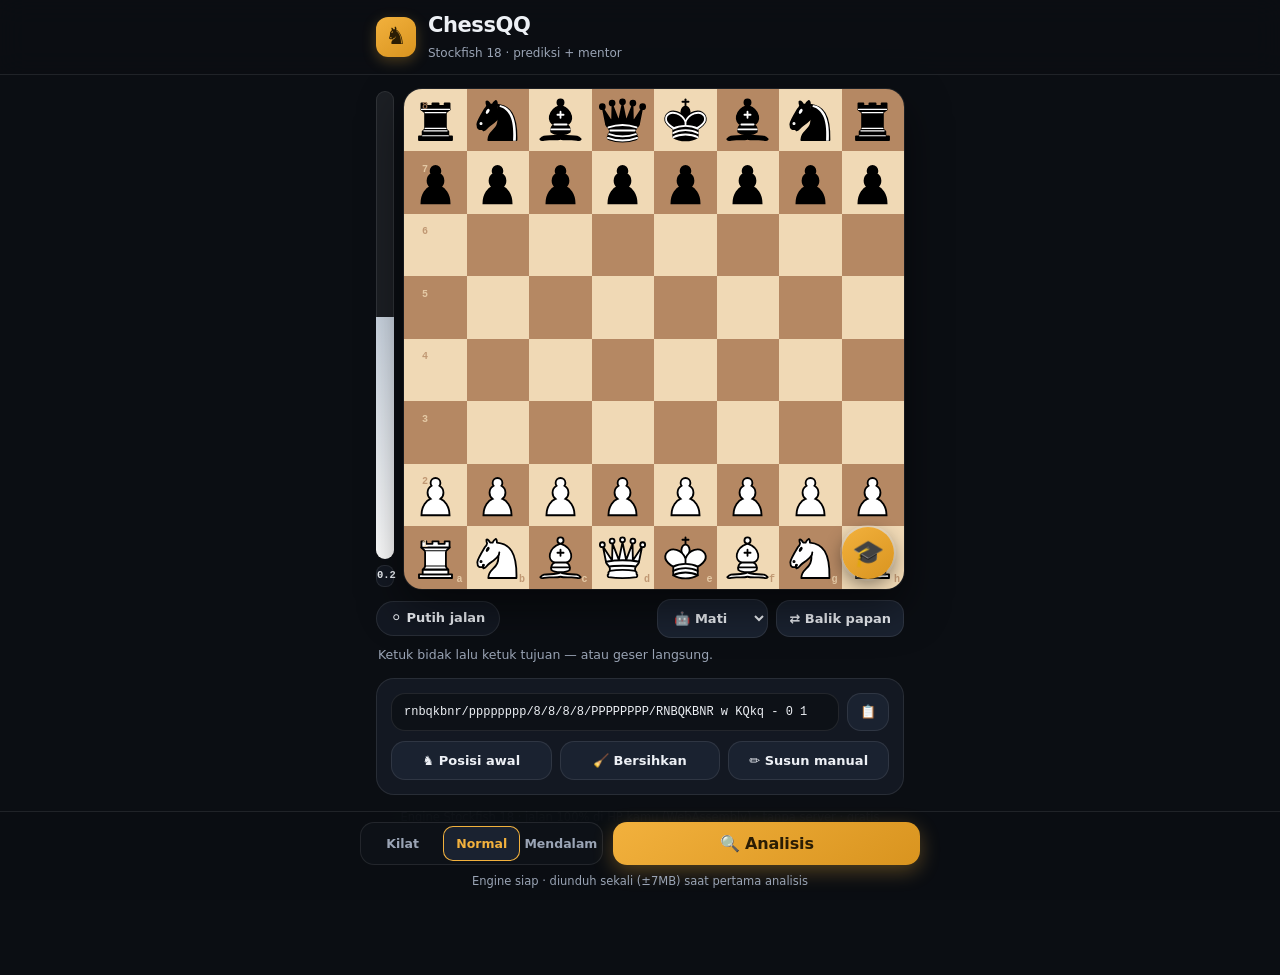
==== android/app/src/main/assets/www/index.html @ 08cf5972 "Tiru chessmoveexpert: PGN + navigator, import game chess.com/lichess, mentor per-kandidat, threat li" ====
<!doctype html>
<html lang="id">
<head>
<meta charset="utf-8">
<meta name="viewport" content="width=device-width, initial-scale=1, viewport-fit=cover">
<title>♞ ChessQQ — Prediksi Langkah Musuh</title>
<link rel="stylesheet" href="css/style.css?v=13">
</head>
<body>
<header class="topbar">
  <div class="brand">
    <span class="mark">♞</span>
    <div class="brand-tx">
      <h1>ChessQQ</h1>
      <span class="tag">Stockfish 18 · prediksi + mentor</span>
    </div>
  </div>
</header>

<main>
  <section class="board-sec">
    <div class="board-wrap">
      <div class="evalbar" title="Evaluasi (perspektif putih)">
        <div class="eval-track"><div id="evalfill"></div></div>
        <span id="evallabel">0.0</span>
      </div>
      <div id="board">
        <div id="squares"></div>
        <svg id="arrows" viewBox="0 0 800 800" preserveAspectRatio="none"></svg>
        <button id="preview-chip" hidden>← Kembali ke posisi</button>
        <button id="mentor-fab" title="Tanya Mentor">🎓</button>
      </div>
    </div>
    <div class="board-meta">
      <span id="turn-chip">⚪ Putih jalan</span>
      <div class="meta-right">
        <select id="auto-sel" class="mini" title="Bot otomatis">
          <option value="off">🤖 Mati</option>
          <option value="w">🤖 Putih</option>
          <option value="b">🤖 Hitam</option>
        </select>
        <button id="btn-flip" class="mini">⇄ Balik papan</button>
      </div>
    </div>
    <p class="hint-line">Ketuk bidak lalu ketuk tujuan — atau geser langsung.</p>
  </section>

  <section class="card">
    <div class="fen-row">
      <input id="fen" spellcheck="false" autocomplete="off"
        placeholder="rnbqkbnr/pppppppp/8/8/8/8/PPPPPPPP/RNBQKBNR w KQkq - 0 1">
      <button id="btn-paste" class="mini" title="Tempel dari clipboard">📋</button>
    </div>
    <div class="btn-grid">
      <button id="btn-start" class="mini">♞ Posisi awal</button>
      <button id="btn-clear" class="mini">🧹 Bersihkan</button>
      <button id="btn-edit" class="mini">✏️ Susun manual</button>
    </div>
    <div id="editor" hidden>
      <div id="palette"></div>
      <div class="row">
        <span class="lbl">Giliran:</span>
        <button id="turn-w" class="seg on">⚪ Putih</button>
        <button id="turn-b" class="seg">⚫ Hitam</button>
      </div>
      <p class="tip">Ketuk bidak di atas, lalu ketuk kotak di papan. Ketuk 🧽 lalu kotak untuk menghapus.</p>
    </div>
  </section>

  <section class="card results" id="results-card" hidden>
    <h2>🎯 Prediksi langkah musuh</h2>
    <p class="tip" id="predict-note"></p>
    <ol id="moves"></ol>
  </section>

  <footer>Engine Stockfish 18 · jalan 100% di HP kamu (WebAssembly) · tanpa server · gratis</footer>
</main>

<div id="mentor-modal" hidden>
  <div class="mentor-sheet">
    <div class="mentor-head">
      <span>🎓 Mentor ChessQQ</span>
      <button id="mentor-close" aria-label="Tutup">✕</button>
    </div>
    <div id="mentor-body"></div>
  </div>
</div>

<div class="dock">
  <div class="dock-inner">
    <div class="seg-group" id="depth-seg" role="group" aria-label="Kedalaman analisis">
      <button data-d="10">Kilat</button>
      <button data-d="16" class="on">Normal</button>
      <button data-d="22">Mendalam</button>
    </div>
    <button id="btn-analyze" class="primary">🔍 Analisis</button>
  </div>
  <div id="engine-status">Engine siap · diunduh sekali (±7MB) saat pertama analisis</div>
  <div class="progress" id="progress" hidden><div id="progress-fill"></div></div>
</div>

<div id="debug" hidden>
  <div class="dbg-head">DEBUG <span id="dbg-clock"></span></div>
  <pre id="dbg-log"></pre>
</div>
<script src="engine/worker-src.js"></script>
<script src="js/engine.js?v=13"></script>
<script type="module" src="js/app.js?v=13"></script>
<script>
/* Service worker: cache engine + app biar load berikutnya instan & offline-ready. */
if ("serviceWorker" in navigator) {
  window.addEventListener("load", () => {
    navigator.serviceWorker.register("sw.js").catch(() => {});
  });
}
</script>
</body>
</html>
---- android/app/src/main/assets/www/css/style.css ----
/* Kalkulator Catur — dark "engine room", aksen emas tunggal */
:root{
  --bg:#0b0e13; --surface:#131822; --surface2:#1a2230;
  --line:rgba(255,255,255,.09);
  --text:#edf0f5; --muted:#9aa4b5;
  --gold:#f2b13d; --gold-deep:#d9941f; --gold-ink:#2b1d04;
  --sq-l:#f0d9b5; --sq-d:#b58863;
  --r-lg:18px; --r-md:14px; --r-sm:10px;
  --font:system-ui,-apple-system,"Segoe UI",Roboto,"Helvetica Neue",Arial,sans-serif;
  --mono:ui-monospace,SFMono-Regular,Menlo,Consolas,monospace;
}
*{box-sizing:border-box; -webkit-tap-highlight-color:transparent}
html,body{margin:0; padding:0}
body{
  background:var(--bg); color:var(--text); font-family:var(--font);
  min-height:100dvh; line-height:1.45;
}
button{font-family:var(--font); cursor:pointer; border:none; background:none; color:inherit}
button:active{transform:scale(.97)}
input{font-family:var(--mono)}

/* ---------- topbar ---------- */
.topbar{
  position:sticky; top:0; z-index:50;
  background:rgba(11,14,19,.82); backdrop-filter:blur(14px); -webkit-backdrop-filter:blur(14px);
  border-bottom:1px solid var(--line);
}
.brand{max-width:560px; margin:0 auto; padding:10px 16px; display:flex; align-items:center; gap:12px}
.mark{
  width:40px; height:40px; border-radius:12px; flex:none;
  display:flex; align-items:center; justify-content:center; font-size:24px;
  background:linear-gradient(145deg,var(--gold),var(--gold-deep)); color:var(--gold-ink);
  box-shadow:0 4px 14px rgba(242,177,61,.28);
}
.brand-tx h1{margin:0; font-size:19px; font-weight:800; letter-spacing:-.02em}
.tag{font-size:12px; color:var(--muted)}

/* ---------- layout ---------- */
main{max-width:560px; margin:0 auto; padding:14px 16px 150px}
.board-sec{margin-bottom:14px}
.board-wrap{display:flex; gap:10px; align-items:flex-start}
#board{flex:1 1 0; min-width:0; position:relative; aspect-ratio:1; border-radius:var(--r-lg); overflow:hidden;
  box-shadow:0 18px 44px rgba(0,0,0,.5), 0 0 0 1px var(--line)}
#squares{display:grid; grid-template-columns:repeat(8,1fr); grid-template-rows:repeat(8,1fr);
  width:100%; height:100%; touch-action:none}
.sq{position:relative; display:flex; align-items:center; justify-content:center}
.sq.l{background:var(--sq-l)} .sq.d{background:var(--sq-d)}
.sq img{width:88%; height:88%; pointer-events:none; user-select:none; -webkit-user-drag:none}
.sq .coord{position:absolute; font-size:10px; font-weight:700; opacity:.8; pointer-events:none; font-family:var(--mono)}
.sq .coord.rank{top:2px; left:4px} .sq .coord.file{bottom:1px; right:4px}
.sq.l .coord{color:var(--sq-d)} .sq.d .coord{color:var(--sq-l)}
.sq.sel{box-shadow:inset 0 0 0 4px var(--gold)}
#arrows{position:absolute; inset:0; width:100%; height:100%; pointer-events:none}
#arrows .arrow{animation:arrowIn .28s ease-out}
@keyframes arrowIn{from{opacity:0} to{opacity:1}}
#preview-chip{position:absolute; left:10px; bottom:10px; z-index:5;
  background:rgba(10,13,18,.88); color:#fff; border:1px solid var(--gold);
  border-radius:999px; padding:7px 14px; font-size:13px; font-weight:600}

/* eval bar di sisi kiri papan */
.evalbar{flex:none; width:18px; align-self:stretch; display:flex; flex-direction:column; gap:6px; padding:2px 0}
.eval-track{position:relative; flex:1; border-radius:999px; background:rgba(255,255,255,.07);
  box-shadow:inset 0 0 0 1px var(--line); overflow:hidden}
#evalfill{position:absolute; bottom:0; left:0; right:0; height:50%;
  background:linear-gradient(to top,#fff,#cbd5e1); transition:height .3s}
#evallabel{font-family:var(--mono); font-size:10.5px; font-weight:700; text-align:center;
  background:var(--surface); border:1px solid var(--line); border-radius:8px; padding:2px 0; white-space:nowrap}

.board-meta{display:flex; align-items:center; justify-content:space-between; margin-top:10px}
.meta-right{display:flex; gap:8px; align-items:center}
select.mini{font-family:var(--font)}
#turn-chip{font-size:13px; font-weight:700; background:var(--surface); border:1px solid var(--line);
  padding:7px 14px; border-radius:999px}
.hint-line{margin:8px 2px 0; font-size:12.5px; color:var(--muted)}

/* ---------- kartu & kontrol ---------- */
.card{background:var(--surface); border:1px solid var(--line); border-radius:var(--r-lg);
  padding:14px; margin-bottom:14px}
.card h2{margin:0 0 4px; font-size:16px; font-weight:800; letter-spacing:-.01em}
.tip{margin:6px 0 0; font-size:12.5px; color:var(--muted)}
.row{display:flex; gap:8px; align-items:center; flex-wrap:wrap; margin-top:10px}
.lbl{font-size:13px; color:var(--muted); font-weight:600}

.fen-row{display:flex; gap:8px}
#fen{flex:1; min-width:0; background:#0d1117; border:1px solid var(--line); color:var(--text);
  border-radius:var(--r-md); padding:11px 12px; font-size:12px}
#fen:focus{outline:none; border-color:var(--gold)}
#fen::placeholder{color:#5b6577}
#fen.bad{border-color:#ef4444; box-shadow:0 0 0 1px #ef4444}

.mini{background:var(--surface2); border:1px solid var(--line); color:var(--text);
  border-radius:var(--r-md); padding:10px 12px; font-size:13px; font-weight:600}
.mini.on{border-color:var(--gold); color:var(--gold)}
.btn-grid{display:grid; grid-template-columns:1fr 1fr 1fr; gap:8px; margin-top:10px}
.btn-grid .mini{padding:11px 6px}

#palette{display:grid; grid-template-columns:repeat(7,1fr); gap:6px; margin:10px 0}
#palette button{background:#0d1117; border:1px solid var(--line); border-radius:var(--r-sm);
  font-size:22px; padding:7px 0; line-height:1}
#palette button.on{border-color:var(--gold); background:#2a2111}
.seg{background:var(--surface2); border:1px solid var(--line); color:var(--text);
  border-radius:var(--r-md); padding:9px 14px; font-size:13px; font-weight:600}
.seg.on{border-color:var(--gold); color:var(--gold)}

/* ---------- dock bawah ---------- */
.dock{position:fixed; left:0; right:0; bottom:0; z-index:60;
  background:rgba(11,14,19,.88); backdrop-filter:blur(16px); -webkit-backdrop-filter:blur(16px);
  border-top:1px solid var(--line);
  padding:10px 16px calc(10px + env(safe-area-inset-bottom))}
.dock-inner{max-width:560px; margin:0 auto; display:flex; gap:10px; align-items:stretch}
.seg-group{flex:1; display:flex; background:#0d1117; border:1px solid var(--line);
  border-radius:var(--r-md); padding:3px; gap:2px}
.seg-group button{flex:1; border-radius:10px; font-size:12.5px; font-weight:700; color:var(--muted); padding:8px 2px}
.seg-group button.on{background:var(--surface2); color:var(--gold); box-shadow:inset 0 0 0 1px var(--gold)}
.primary{flex:1.2; background:linear-gradient(145deg,var(--gold),var(--gold-deep)); color:var(--gold-ink);
  border-radius:var(--r-md); font-size:16px; font-weight:800; letter-spacing:-.01em; padding:12px;
  box-shadow:0 6px 20px rgba(242,177,61,.32)}
.primary.stop{background:#3a2121; color:#ff9d9d; box-shadow:none; border:1px solid #7f2d2d}
#engine-status{max-width:560px; margin:8px auto 0; font-size:11.5px; color:var(--muted); text-align:center}
.progress{max-width:560px; margin:8px auto 0; height:5px; background:#0d1117;
  border-radius:999px; overflow:hidden; border:1px solid var(--line)}
#progress-fill{height:100%; width:0; background:var(--gold); border-radius:999px; transition:width .25s}

/* ---------- hasil ---------- */
.card.results{animation:rise .35s cubic-bezier(.16,1,.3,1)}
@keyframes rise{from{opacity:0; transform:translateY(10px)} to{opacity:1; transform:none}}
#moves{list-style:none; margin:10px 0 0; padding:0; display:flex; flex-direction:column; gap:8px}
#moves li{display:grid; grid-template-columns:40px 1fr auto; gap:10px; align-items:center;
  background:#0d1117; border:1px solid var(--line); border-radius:var(--r-md);
  padding:10px 12px; cursor:pointer}
#moves li:active{transform:scale(.98)}
.rank{width:34px; height:34px; border-radius:50%; display:flex; align-items:center; justify-content:center;
  font-weight:800; font-size:15px; font-family:var(--mono)}
.rank.r1{background:var(--gold); color:var(--gold-ink)}
.rank.r2{background:#c7cdd8; color:#23272f}
.rank.r3{background:#cd7f32; color:#2b1503}
.mv-main{min-width:0}
.san{font-size:19px; font-weight:800; letter-spacing:-.01em}
.pv{font-size:11.5px; color:var(--muted); font-family:var(--mono); white-space:nowrap;
  overflow:hidden; text-overflow:ellipsis; margin-top:2px}
.eval{font-family:var(--mono); font-size:13px; font-weight:700; padding:6px 10px; border-radius:9px;
  background:var(--surface2); border:1px solid var(--line); white-space:nowrap}
.eval.plus{color:#7ee2a8} .eval.minus{color:#ff9d9d}

footer{max-width:560px; margin:4px auto 0; text-align:center; font-size:11.5px; color:#5b6577; padding:0 16px}

/* ---------- gerak bidak ---------- */
.hint{position:absolute; width:26%; height:26%; border-radius:50%;
  background:rgba(15,25,15,.38); pointer-events:none}
.hint.cap{width:86%; height:86%; background:transparent;
  border:5px solid rgba(220,50,50,.6); border-radius:50%}
.drag-ghost{position:fixed; width:58px; height:58px; z-index:200;
  transform:translate(-50%,-62%); pointer-events:none; opacity:.94;
  filter:drop-shadow(0 6px 8px rgba(0,0,0,.4))}

/* ---------- debug ---------- */
#debug{position:fixed; right:8px; bottom:8px; width:min(92vw,380px); max-height:46vh; overflow:auto;
  background:#0d1117; border:1px solid var(--gold); border-radius:12px; z-index:300;
  font-family:var(--mono); font-size:11px}
.dbg-head{background:var(--gold); color:var(--gold-ink); font-weight:800; padding:6px 10px}
#dbg-log{margin:0; padding:8px 10px; white-space:pre-wrap; color:#c9d2e0}

@media (prefers-reduced-motion:reduce){
  *,*::before,*::after{animation:none !important; transition:none !important}
}
@media (min-width:720px){
  .brand-tx h1{font-size:21px}
}

/* ---------- mentor: tombol melayang + popup ---------- */
#mentor-fab{
  position:absolute; right:10px; bottom:10px; z-index:6;
  width:52px; height:52px; border-radius:50%; font-size:26px;
  background:linear-gradient(145deg,var(--gold),var(--gold-deep)); color:var(--gold-ink);
  box-shadow:0 6px 18px rgba(0,0,0,.45), 0 0 0 2px rgba(255,255,255,.25);
  display:flex; align-items:center; justify-content:center;
}
#mentor-modal{
  position:fixed; inset:0; z-index:100;
  background:rgba(4,6,10,.62); backdrop-filter:blur(3px);
  display:flex; align-items:flex-end; justify-content:center;
}
#mentor-modal[hidden]{display:none}
.mentor-sheet{
  width:100%; max-width:560px; max-height:78dvh; overflow-y:auto;
  background:var(--surface2); border:1px solid rgba(242,177,61,.35); border-bottom:none;
  border-radius:20px 20px 0 0; padding:14px 16px calc(18px + env(safe-area-inset-bottom));
  animation:sheetUp .25s cubic-bezier(.16,1,.3,1);
}
@keyframes sheetUp{from{transform:translateY(40px); opacity:.4} to{transform:none; opacity:1}}
.mentor-head{display:flex; align-items:center; justify-content:space-between;
  font-weight:800; font-size:16px; color:var(--gold); margin-bottom:8px}
#mentor-close{
  width:32px; height:32px; border-radius:50%; font-size:14px; color:var(--muted);
  background:rgba(255,255,255,.07);
}
.mentor-title{margin:2px 0 8px; font-weight:800; font-size:15px; color:var(--gold)}
.mentor-rec{display:flex; align-items:center; gap:10px; margin:6px 0 10px; flex-wrap:wrap}
.mentor-san{font-family:var(--mono); font-size:22px; font-weight:800; color:#7ee2a8;
  background:rgba(126,226,168,.1); border:1px solid rgba(126,226,168,.35);
  padding:4px 14px; border-radius:12px}
button.primary.small{padding:8px 14px; font-size:13px; border-radius:10px}
.mentor-list{margin:6px 0 0; padding-left:20px; display:flex; flex-direction:column; gap:6px;
  font-size:13.5px; color:var(--text)}
.mentor-list li::marker{color:var(--gold)}
.mentor-list.strat li::marker{content:"🧭 "}
.mentor-list.plan li::marker{content:"🗺️ "}
.mentor-alt{font-size:13px; color:var(--muted); margin:10px 0 0}
.mentor-alt .alt-why{color:#8b95a7}
.mentor-sub{font-weight:700; font-size:13.5px; margin:12px 0 2px}
@media (min-width:720px){
  #mentor-modal{align-items:center; padding:20px}
  .mentor-sheet{border-radius:20px; border-bottom:1px solid rgba(242,177,61,.35)}
}
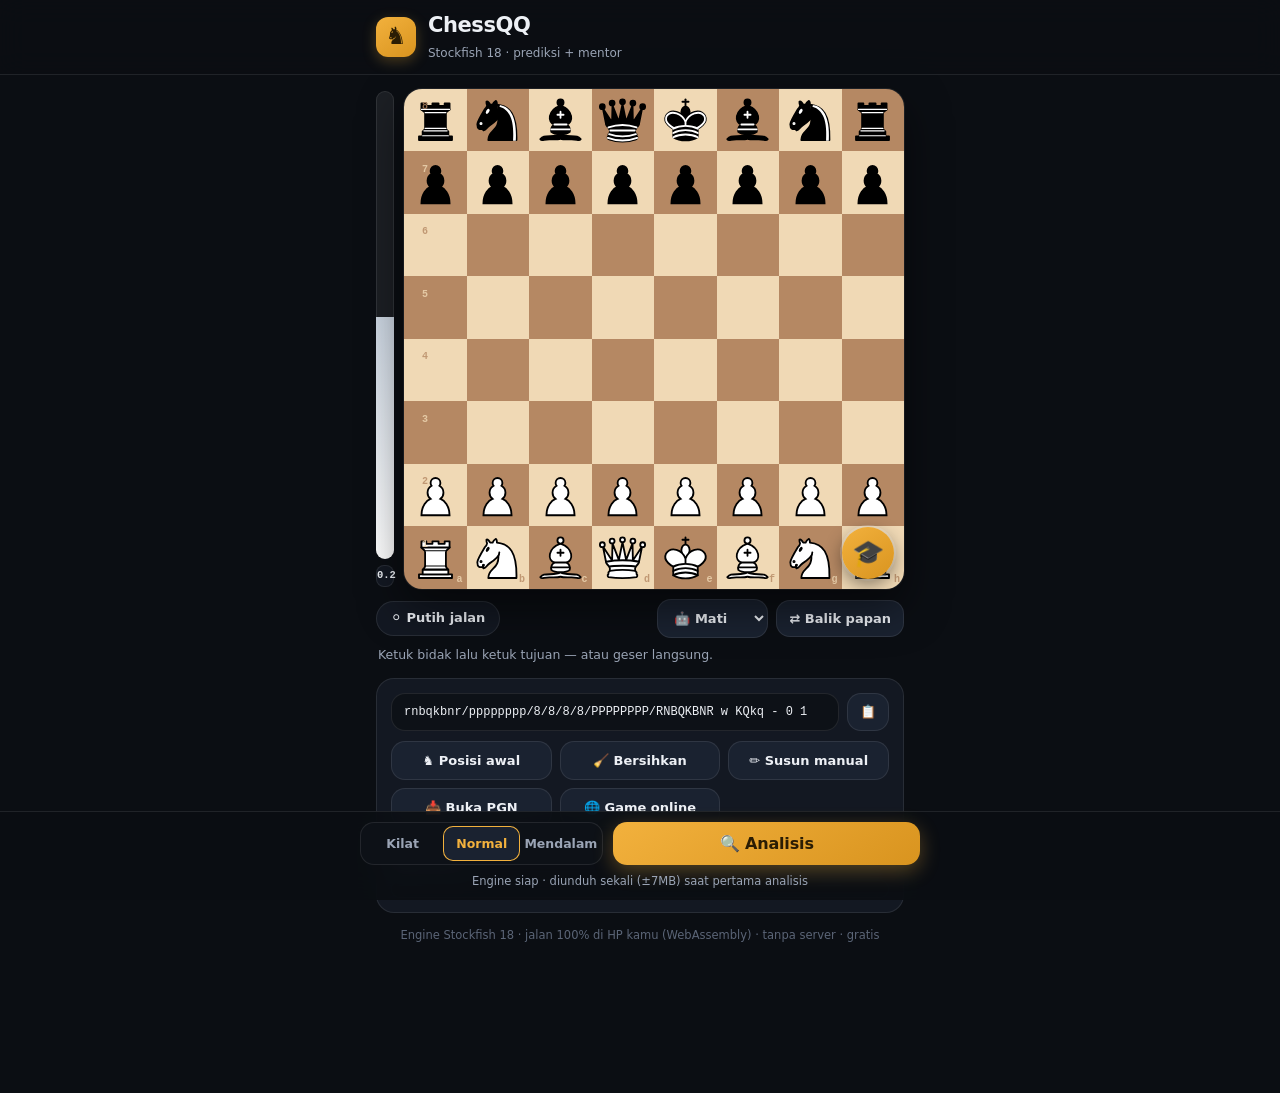
==== commit 0c282209: "UI v15: tema Hijau Klub + ikon SVG + tombol tak tumpang tindih - Tema Hijau Klub (pilihan detta): kr" ====
--- a/android/app/src/main/assets/www/index.html
+++ b/android/app/src/main/assets/www/index.html
@@ -4,7 +4,7 @@
 <meta charset="utf-8">
 <meta name="viewport" content="width=device-width, initial-scale=1, viewport-fit=cover">
 <title>♞ ChessQQ — Prediksi Langkah Musuh</title>
-<link rel="stylesheet" href="css/style.css?v=13">
+<link rel="stylesheet" href="css/style.css?v=14">
 </head>
 <body>
 <header class="topbar">
@@ -55,7 +55,38 @@
       <button id="btn-start" class="mini">♞ Posisi awal</button>
       <button id="btn-clear" class="mini">🧹 Bersihkan</button>
       <button id="btn-edit" class="mini">✏️ Susun manual</button>
+      <button id="btn-pgn" class="mini">📥 Buka PGN</button>
+      <button id="btn-online" class="mini">🌐 Game online</button>
     </div>
+    <div id="pgn-panel" hidden>
+      <textarea id="pgn-text" rows="4" spellcheck="false"
+        placeholder="Tempel teks PGN di sini…&#10;&#10;Contoh:&#10;1. e4 e5 2. Nf3 Nc6 3. Bb5 a6 *"></textarea>
+      <div class="row">
+        <button id="btn-pgn-open" class="mini">▶ Buka game</button>
+        <button id="btn-pgn-close" class="mini">Tutup</button>
+      </div>
+    </div>
+    <div id="online-panel" hidden>
+      <div class="fen-row">
+        <input id="online-user" spellcheck="false" autocomplete="off" placeholder="username">
+        <select id="online-src" class="mini" aria-label="Sumber">
+          <option value="chesscom">chess.com</option>
+          <option value="lichess">lichess</option>
+        </select>
+        <button id="btn-online-go" class="mini" title="Cari game">🔎</button>
+      </div>
+      <div id="online-list"></div>
+      <div class="row"><button id="btn-online-close" class="mini">Tutup</button></div>
+    </div>
+    <div id="pgn-nav" hidden>
+      <button id="pgn-first" class="mini" title="Awal game">⏮</button>
+      <button id="pgn-prev" class="mini" title="Langkah sebelumnya">◀</button>
+      <span id="pgn-label"></span>
+      <button id="pgn-next" class="mini" title="Langkah berikut">▶</button>
+      <button id="pgn-last" class="mini" title="Akhir game">⏭</button>
+      <button id="pgn-exit" class="mini" title="Tutup PGN">✕</button>
+    </div>
+    <div id="pgn-moves" hidden></div>
     <div id="editor" hidden>
       <div id="palette"></div>
       <div class="row">
@@ -70,6 +101,7 @@
   <section class="card results" id="results-card" hidden>
     <h2>🎯 Prediksi langkah musuh</h2>
     <p class="tip" id="predict-note"></p>
+    <p class="tip threat" id="threat-line" hidden></p>
     <ol id="moves"></ol>
   </section>
 
@@ -104,8 +136,8 @@
   <pre id="dbg-log"></pre>
 </div>
 <script src="engine/worker-src.js"></script>
-<script src="js/engine.js?v=13"></script>
-<script type="module" src="js/app.js?v=13"></script>
+<script src="js/engine.js?v=14"></script>
+<script type="module" src="js/app.js?v=14"></script>
 <script>
 /* Service worker: cache engine + app biar load berikutnya instan & offline-ready. */
 if ("serviceWorker" in navigator) {
--- a/android/app/src/main/assets/www/css/style.css
+++ b/android/app/src/main/assets/www/css/style.css
@@ -125,10 +125,12 @@
 .card.results{animation:rise .35s cubic-bezier(.16,1,.3,1)}
 @keyframes rise{from{opacity:0; transform:translateY(10px)} to{opacity:1; transform:none}}
 #moves{list-style:none; margin:10px 0 0; padding:0; display:flex; flex-direction:column; gap:8px}
-#moves li{display:grid; grid-template-columns:40px 1fr auto; gap:10px; align-items:center;
+#moves li{display:grid; grid-template-columns:40px 1fr auto auto; gap:10px; align-items:center;
   background:#0d1117; border:1px solid var(--line); border-radius:var(--r-md);
   padding:10px 12px; cursor:pointer}
 #moves li:active{transform:scale(.98)}
+.mini.ask{padding:8px 10px; font-size:15px; line-height:1}
+.tip.threat{color:var(--gold); font-weight:600}
 .rank{width:34px; height:34px; border-radius:50%; display:flex; align-items:center; justify-content:center;
   font-weight:800; font-size:15px; font-family:var(--mono)}
 .rank.r1{background:var(--gold); color:var(--gold-ink)}
@@ -212,3 +214,31 @@
   #mentor-modal{align-items:center; padding:20px}
   .mentor-sheet{border-radius:20px; border-bottom:1px solid rgba(242,177,61,.35)}
 }
+
+/* ---------- PGN & game online ---------- */
+#pgn-panel, #online-panel{margin-top:10px}
+#pgn-text{width:100%; min-height:96px; background:#0d1117; border:1px solid var(--line);
+  color:var(--text); border-radius:var(--r-md); padding:10px 12px; font-size:12px;
+  font-family:var(--mono); resize:vertical}
+#pgn-text:focus{outline:none; border-color:var(--gold)}
+#online-user{flex:1; min-width:0; background:#0d1117; border:1px solid var(--line);
+  color:var(--text); border-radius:var(--r-md); padding:10px 12px; font-size:13px}
+#online-user:focus{outline:none; border-color:var(--gold)}
+#online-list{display:flex; flex-direction:column; gap:8px; margin-top:10px;
+  max-height:260px; overflow-y:auto}
+.online-game{display:flex; flex-direction:column; gap:2px; align-items:flex-start; text-align:left;
+  background:#0d1117; border:1px solid var(--line); border-radius:var(--r-md);
+  padding:10px 12px; width:100%}
+.online-game b{font-size:13.5px}
+.online-game .vs{color:var(--muted); font-weight:400}
+.online-game span{font-size:12px; color:var(--muted)}
+#pgn-nav{display:flex; gap:6px; align-items:center; margin-top:10px}
+#pgn-nav .mini{padding:9px 10px}
+#pgn-label{flex:1; min-width:0; text-align:center; font-size:12.5px; color:var(--muted);
+  font-weight:600; white-space:nowrap; overflow:hidden; text-overflow:ellipsis}
+#pgn-moves{display:flex; flex-wrap:wrap; gap:4px; align-items:center; margin-top:8px;
+  max-height:110px; overflow-y:auto; background:#0d1117; border:1px solid var(--line);
+  border-radius:var(--r-md); padding:8px 10px; font-size:12.5px}
+.pgn-no{color:#5b6577; font-family:var(--mono); margin-left:4px}
+.pgn-mv{font-family:var(--mono); padding:3px 7px; border-radius:7px; color:var(--text)}
+.pgn-mv.on{background:var(--gold); color:var(--gold-ink); font-weight:700}
